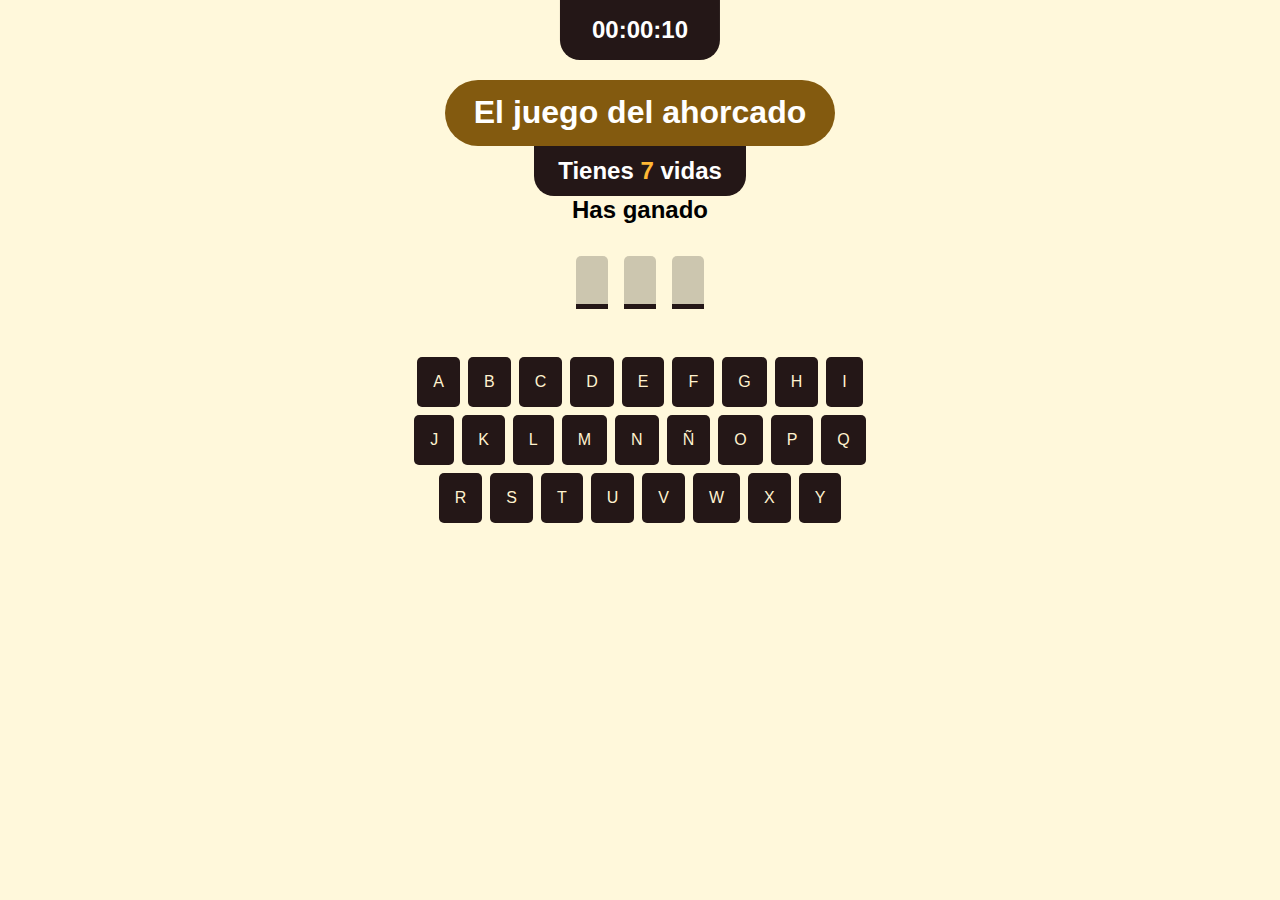
==== index.html @ ec2813b3 "first commit" ====
<!DOCTYPE html>
<html lang="es">
<head>
    <meta charset="UTF-8">
    <meta name="viewport" content="width=device-width, initial-scale=1.0">
    <title>El ahorcado</title>

    <link rel="stylesheet" href="styles.css">
</head>
<body>
    <span id="cronometro" class="cronometro"></span>

    <h1 class="titulo">El juego del ahorcado</h1>
    <h2 class="display-vidas">Tienes <span class="contador-vidas" id="contador-vidas"></span> vidas</h2>
    <h2 class="msg-fin-juego" id="msg-fin-juego">Has ganado</h2>


    <div id="contenedor" class="contenedor">
        <div class="display-palabra" id="display-palabra"></div>

        <div class="abecedario" id="abecedario">
            
        </div>
    </div>
    
    <script src="init-vars.js"></script>
    <script src="crono.js"></script>
    <script src="script.js"></script>
</body>
</html>
---- styles.css ----
* {
    margin: 0;
    padding: 0;
}

body {
    padding: 1rem;
    font-family: Helvetica, sans-serif;
    text-align: center;
    background-color: rgb(255, 248, 219);
}

.cronometro {
    position: fixed;
    top: 0;
    left: 50%;
    transform: translateX(-50%);
    padding: 1rem 2rem;
    background-color: rgb(36, 23, 23);
    color: white;
    font-size: 1.5rem;
    font-weight: bold;
    border-radius: 0 0 20px 20px;
}

.titulo {
    display: block;
    margin: auto;
    margin-top: 4rem;
    background-color: rgb(131, 90, 15);
    color: white;
    padding: .9rem 1.8rem;
    border-radius: 100px;
    width: fit-content;
}

.display-vidas {
    display: block;
    margin: auto;
    padding: .7rem 1.5rem;
    width: fit-content;
    background-color: rgb(36, 23, 23);
    border-radius: 0 0 20px 20px;
    color: white;
}

.contador-vidas {
    color: rgb(255, 184, 53);
}

.abecedario {
    display: flex;
    flex-wrap: wrap;
    gap: .5rem;
    justify-content: center;
    width: 80%;
    max-width: 30rem;
    margin: auto;
}

.letra {
    padding: 1rem;
    background-color: rgb(36, 23, 23);
    color: rgb(255, 242, 207);
    cursor: pointer;
    user-select: none;
    border-radius: 5px;
    transition: background-color .2s;
}

.letra:hover {
    background-color: rgb(70, 44, 44);
}

.letra.correcta {
    background-color: rgb(61, 124, 32);
}

.letra.incorrecta {
    background-color: rgb(255, 46, 31);
}

.display-palabra {
    display: flex;
    flex-wrap: wrap;
    justify-content: center;
    gap: 1rem;
    margin-top: 2rem;
    margin-bottom: 3rem;
}

.guion-letra {
    display: flex;
    align-items: center;
    justify-content: center;
    height: 3rem;
    background-color: rgba(0, 0, 0, 0.2);
    border-bottom: 5px solid rgb(36, 23, 23);
    border-top-left-radius: 5px;
    border-top-right-radius: 5px;
    width: 2rem;
}
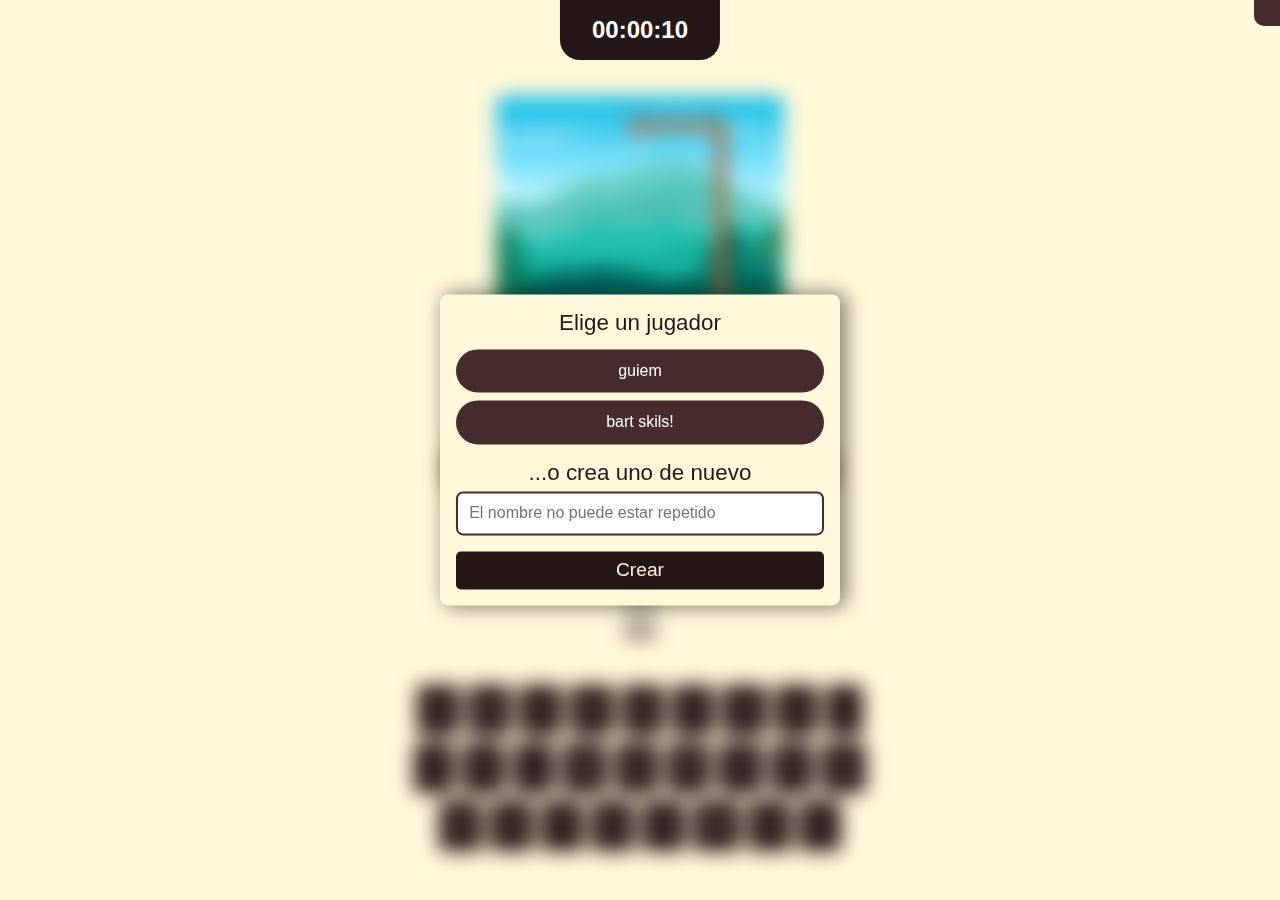
==== commit 19f971f7: "some changes" ====
--- a/index.html
+++ b/index.html
@@ -1,5 +1,6 @@
 <!DOCTYPE html>
 <html lang="es">
+
 <head>
     <meta charset="UTF-8">
     <meta name="viewport" content="width=device-width, initial-scale=1.0">
@@ -7,24 +8,47 @@
 
     <link rel="stylesheet" href="styles.css">
 </head>
+
 <body>
+
+    <div class="modal" id="msg-fin-juego-container">
+        <span id="msg-fin-juego"></span>
+
+        <button class="btn-bloque" id="reiniciar-juego" type="button">Reiniciar juego</button>
+    </div>
+
+    <form id="crear-nuevo-jugador" class="modal mostrar">
+        <span class="modal-titulo">Elige un jugador</span>
+
+        <ul class="jugadores-guardados" id="jugadores-guardados"></ul>
+
+        <label class="modal-titulo" for="nombre-nuevo-jugador">...o crea uno de nuevo</label>
+        <input autocomplete="off" type="text" id="nombre-nuevo-jugador" class="nombre-nuevo-jugador"
+            placeholder="El nombre no puede estar repetido" />
+
+        <button type="submit" class="btn-bloque">Crear</button>
+    </form>
+
+    <div class="mostrar-nombre-jugador" id="mostrar-nombre-jugador"></div>
     <span id="cronometro" class="cronometro"></span>
+    
+    <main class="main" id="main">
+        <img src="imgs/ahorcado/1.png" alt="Ahorcado" id="monigote" class="monigote">
+        <h1 class="titulo">El juego del ahorcado</h1>
+        <h2 class="display-vidas">Tienes <span class="contador-vidas" id="contador-vidas"></span> vidas</h2>
+        <div id="contenedor" class="contenedor">
+            <div class="display-palabra" id="display-palabra"></div>
+            <div class="abecedario" id="abecedario">
 
-    <h1 class="titulo">El juego del ahorcado</h1>
-    <h2 class="display-vidas">Tienes <span class="contador-vidas" id="contador-vidas"></span> vidas</h2>
-    <h2 class="msg-fin-juego" id="msg-fin-juego">Has ganado</h2>
+            </div>
+        </div>
+    </main>
 
+    <script src="./js/jugadores.js"></script>
+    <script src="./js/monigote.js"></script>
+    <script src="./js/stats.js"></script>
+    <script src="./js/crono.js"></script>
+    <script src="./js/script.js"></script>
+</body>
 
-    <div id="contenedor" class="contenedor">
-        <div class="display-palabra" id="display-palabra"></div>
-
-        <div class="abecedario" id="abecedario">
-            
-        </div>
-    </div>
-    
-    <script src="init-vars.js"></script>
-    <script src="crono.js"></script>
-    <script src="script.js"></script>
-</body>
 </html>--- a/styles.css
+++ b/styles.css
@@ -8,6 +8,14 @@
     font-family: Helvetica, sans-serif;
     text-align: center;
     background-color: rgb(255, 248, 219);
+}
+
+.main {
+    transition: 1s;
+}
+
+.main.desactivado  {
+    filter: blur(10px);
 }
 
 .cronometro {
@@ -26,12 +34,54 @@
 .titulo {
     display: block;
     margin: auto;
-    margin-top: 4rem;
+    margin-top: 3rem;
     background-color: rgb(131, 90, 15);
     color: white;
     padding: .9rem 1.8rem;
     border-radius: 100px;
     width: fit-content;
+}
+
+.modal {
+    position: fixed;
+    top: 50%;
+    left: 50%;
+    padding: 1rem;
+    width: 90%;
+    max-width: 23rem;
+    background-color: rgb(255, 248, 219);
+    border-radius: 8px;
+    z-index: 4;
+    box-shadow: 5px 0 20px 1px rgba(3, 3, 3, 0.5);
+    transform: translate(-50%, 110vh);
+    transition: transform 1s;
+}
+
+.modal-titulo {
+    display: block;
+    font-size: 1.4rem;
+    margin-bottom: .3rem;
+}
+
+.modal * {
+    color: rgb(36, 23, 23);
+}
+
+.modal.mostrar {
+    transform: translate(-50%, -50%);
+}
+
+.btn-bloque {
+    background-color: rgb(36, 23, 23);
+    color: rgb(255, 242, 207);
+    border: 0;
+    border-radius: 5px;
+    display: block;
+    padding: .5rem 1rem;
+    width: 100%;
+    font-size: 1.2rem;
+    margin-top: 1rem;
+    cursor: pointer;
 }
 
 .display-vidas {
@@ -99,4 +149,50 @@
     border-top-left-radius: 5px;
     border-top-right-radius: 5px;
     width: 2rem;
+}
+
+.monigote {
+    z-index: 0;
+    height: 18rem;
+    margin-top: 5rem;
+    border-radius: 8px;
+    position: relative;
+}
+
+.nombre-nuevo-jugador {
+    display: block;
+    width: 100%;
+    box-sizing: border-box;
+    padding: .7rem;
+    border: 2px solid rgb(70, 44, 44);
+    border-radius: 7px;
+    font-size: 1rem;
+}
+
+.mostrar-nombre-jugador {
+    position: absolute;
+    right: 0;
+    top: 0;
+    background-color: rgb(70, 44, 44);
+    color: white;
+    padding: .8rem;
+    max-width: 7em;
+    white-space: nowrap;
+    border-bottom-left-radius: 10px;
+}
+
+.jugadores-guardados {
+    padding: .5rem 0;
+    overflow: auto;
+    max-height: 20rem;
+    list-style: none;
+}
+
+.jugador-guardado {
+    display: block;
+    background-color: rgb(70, 44, 44);
+    color: white;
+    margin-bottom: .5rem;
+    padding: .8rem;
+    border-radius: 300px;
 }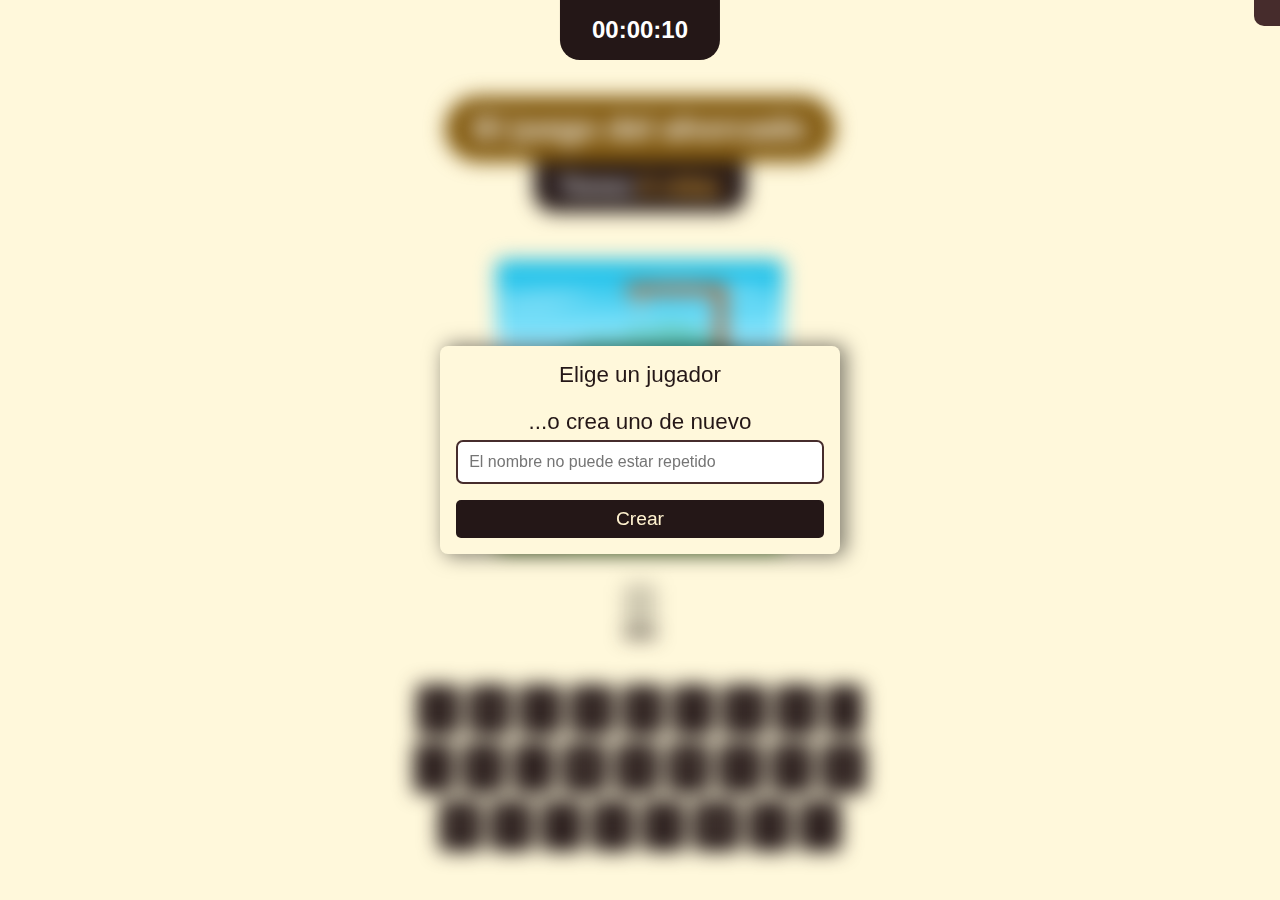
==== commit 45c5d7e6: "adornar listado de jugadores guardados, crear registro para cada usuario" ====
--- a/index.html
+++ b/index.html
@@ -33,9 +33,9 @@
     <span id="cronometro" class="cronometro"></span>
     
     <main class="main" id="main">
+        <h1 class="titulo">El juego del ahorcado</h1>
+        <h2 class="display-vidas">Tienes <span class="contador-vidas" id="contador-vidas"></span></h2>
         <img src="imgs/ahorcado/1.png" alt="Ahorcado" id="monigote" class="monigote">
-        <h1 class="titulo">El juego del ahorcado</h1>
-        <h2 class="display-vidas">Tienes <span class="contador-vidas" id="contador-vidas"></span> vidas</h2>
         <div id="contenedor" class="contenedor">
             <div class="display-palabra" id="display-palabra"></div>
             <div class="abecedario" id="abecedario">
--- a/styles.css
+++ b/styles.css
@@ -1,6 +1,7 @@
 * {
     margin: 0;
     padding: 0;
+    user-select: none;
 }
 
 body {
@@ -10,6 +11,10 @@
     background-color: rgb(255, 248, 219);
 }
 
+img {
+    pointer-events: none;
+}
+
 .main {
     transition: 1s;
 }
@@ -34,7 +39,7 @@
 .titulo {
     display: block;
     margin: auto;
-    margin-top: 3rem;
+    margin-top: 5rem;
     background-color: rgb(131, 90, 15);
     color: white;
     padding: .9rem 1.8rem;
@@ -154,7 +159,7 @@
 .monigote {
     z-index: 0;
     height: 18rem;
-    margin-top: 5rem;
+    margin-top: 3rem;
     border-radius: 8px;
     position: relative;
 }
@@ -179,6 +184,7 @@
     max-width: 7em;
     white-space: nowrap;
     border-bottom-left-radius: 10px;
+    text-transform: capitalize;
 }
 
 .jugadores-guardados {
@@ -190,9 +196,47 @@
 
 .jugador-guardado {
     display: block;
+    position: relative;
     background-color: rgb(70, 44, 44);
     color: white;
     margin-bottom: .5rem;
     padding: .8rem;
     border-radius: 300px;
+    cursor: pointer;
+    text-transform: capitalize;
+}
+
+.btn-eliminar-jugador {
+    position: absolute;
+    right: 0;
+    top: 0;
+    height: 100%;
+    aspect-ratio: 1 / 1;
+    border-radius: 50%;
+    border: 5px solid rgb(70, 44, 44);
+    background-color: white;
+    cursor: pointer;
+}
+
+.efecto-hover {
+    position: relative;
+    overflow: hidden;
+}
+
+.efecto-hover::before {
+    content: "";
+    position: absolute;
+    background-color: black;
+    border-radius: inherit;
+    opacity: .1;
+    height: 100%;
+    width: 100%;
+    top: 0;
+    left: 0;
+    transform: translateX(-100%);
+    transition: transform .5s;
+}
+
+.efecto-hover:hover::before {
+    transform: translateX(0);
 }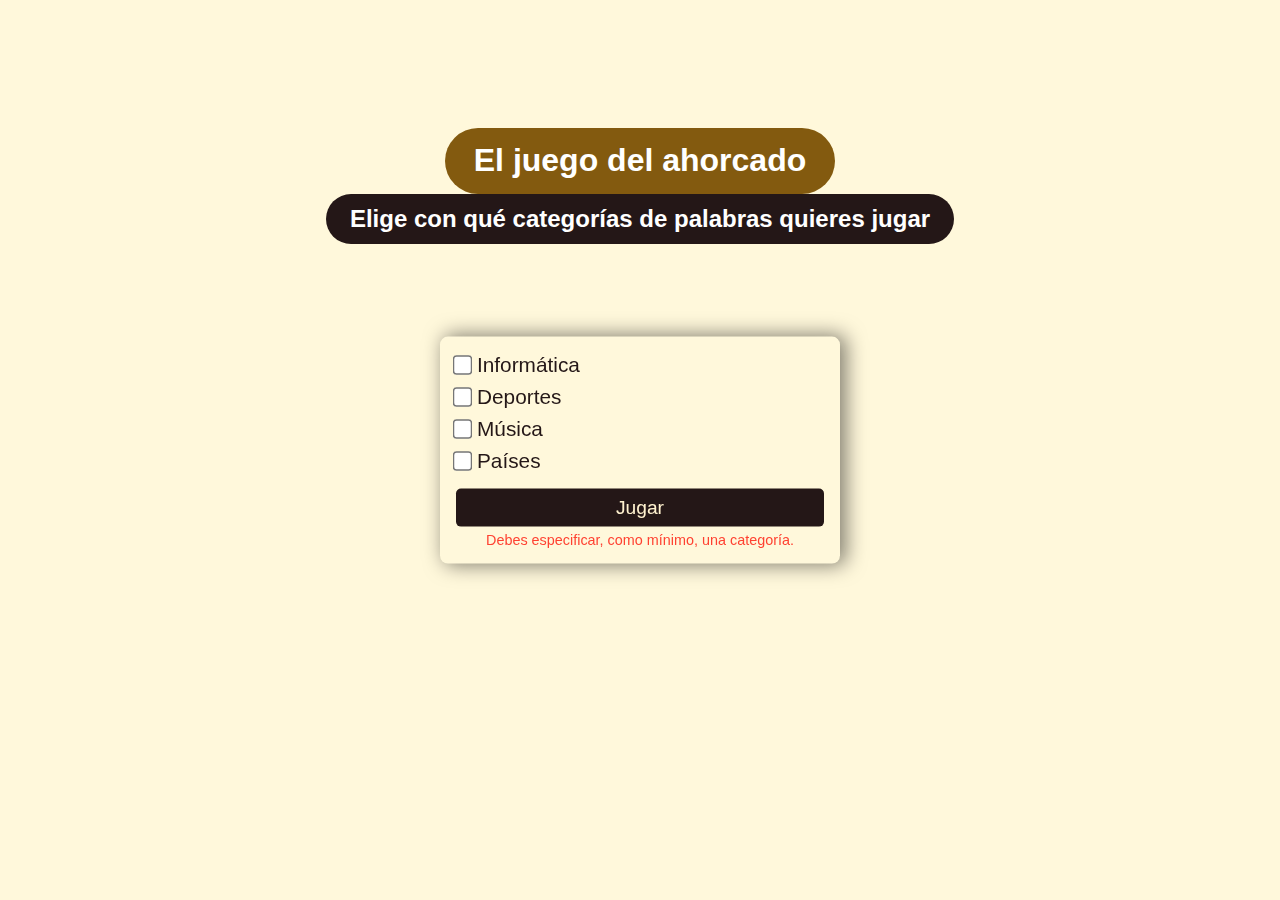
==== commit 66b411af: "refactorizar código, implementar cuenta atrás. empezamos a usar el servidor json" ====
--- a/index.html
+++ b/index.html
@@ -31,6 +31,7 @@
 
     <div class="mostrar-nombre-jugador" id="mostrar-nombre-jugador"></div>
     <span id="cronometro" class="cronometro"></span>
+    <span id="cuenta-atras" class="cronometro cuenta-atras">00:00:00</span>
     
     <main class="main" id="main">
         <h1 class="titulo">El juego del ahorcado</h1>
@@ -44,10 +45,13 @@
         </div>
     </main>
 
+    <script src="./js/json.js"></script>
+    <script src="./js/Cronometro.js"></script>
+    <script src="./js/crono.js"></script>
     <script src="./js/jugadores.js"></script>
     <script src="./js/monigote.js"></script>
     <script src="./js/stats.js"></script>
-    <script src="./js/crono.js"></script>
+    
     <script src="./js/script.js"></script>
 </body>
 
--- a/styles.css
+++ b/styles.css
@@ -1,12 +1,14 @@
+@import url('https://fonts.googleapis.com/css2?family=Noto+Sans:ital,wght@0,100..900;1,100..900&display=swap');
+
 * {
     margin: 0;
     padding: 0;
     user-select: none;
+    font-family: "Hind Mysuru", sans-serif;
 }
 
 body {
     padding: 1rem;
-    font-family: Helvetica, sans-serif;
     text-align: center;
     background-color: rgb(255, 248, 219);
 }
@@ -28,7 +30,11 @@
     top: 0;
     left: 50%;
     transform: translateX(-50%);
-    padding: 1rem 2rem;
+    display: flex;
+    align-items: center;
+    justify-content: center;
+    height: 4rem;
+    min-width: 10rem;
     background-color: rgb(36, 23, 23);
     color: white;
     font-size: 1.5rem;
@@ -36,10 +42,19 @@
     border-radius: 0 0 20px 20px;
 }
 
+.cuenta-atras {
+    top: 4rem;
+    height: 2rem;
+    font-size: 1rem;
+    min-width: 6rem;
+    background-color: rgb(131, 90, 15);
+}
+
+
 .titulo {
     display: block;
     margin: auto;
-    margin-top: 5rem;
+    margin-top: 7rem;
     background-color: rgb(131, 90, 15);
     color: white;
     padding: .9rem 1.8rem;
@@ -99,6 +114,16 @@
     color: white;
 }
 
+.subtitle {
+    display: block;
+    margin: auto;
+    padding: .7rem 1.5rem;
+    width: fit-content;
+    background-color: rgb(36, 23, 23);
+    border-radius: 50px;
+    color: white;
+}
+
 .contador-vidas {
     color: rgb(255, 184, 53);
 }
@@ -156,6 +181,10 @@
     width: 2rem;
 }
 
+.guion-espacio {
+    width: 1.5rem;
+}
+
 .monigote {
     z-index: 0;
     height: 18rem;
@@ -208,6 +237,9 @@
 
 .btn-eliminar-jugador {
     position: absolute;
+    display: flex;
+    justify-content: center;
+    align-items: center;
     right: 0;
     top: 0;
     height: 100%;
@@ -216,6 +248,12 @@
     border: 5px solid rgb(70, 44, 44);
     background-color: white;
     cursor: pointer;
+}
+
+.btn-eliminar-jugador-icono {
+    display: inline-block;
+    height: 70%;
+    width: 70%;
 }
 
 .efecto-hover {
@@ -239,4 +277,32 @@
 
 .efecto-hover:hover::before {
     transform: translateX(0);
+}
+
+.categoria {
+    text-align: left;
+    font-size: 1.3rem;
+    color:rgb(36, 23, 23);
+    display: block;
+    margin-bottom: .5rem;
+}
+
+.categoria-input {
+    transform: scale(1.5);
+    margin-right: .5rem;
+    accent-color: rgb(70, 44, 44);
+}
+
+.msg-error {
+    display: block;
+    text-align: center;
+    color: rgb(255, 46, 31);
+    font-size: .9rem;
+    opacity: .9;
+    margin-top: .3rem;
+    visibility: hidden;
+}
+
+.msg-error.visible {
+    visibility: visible;
 }